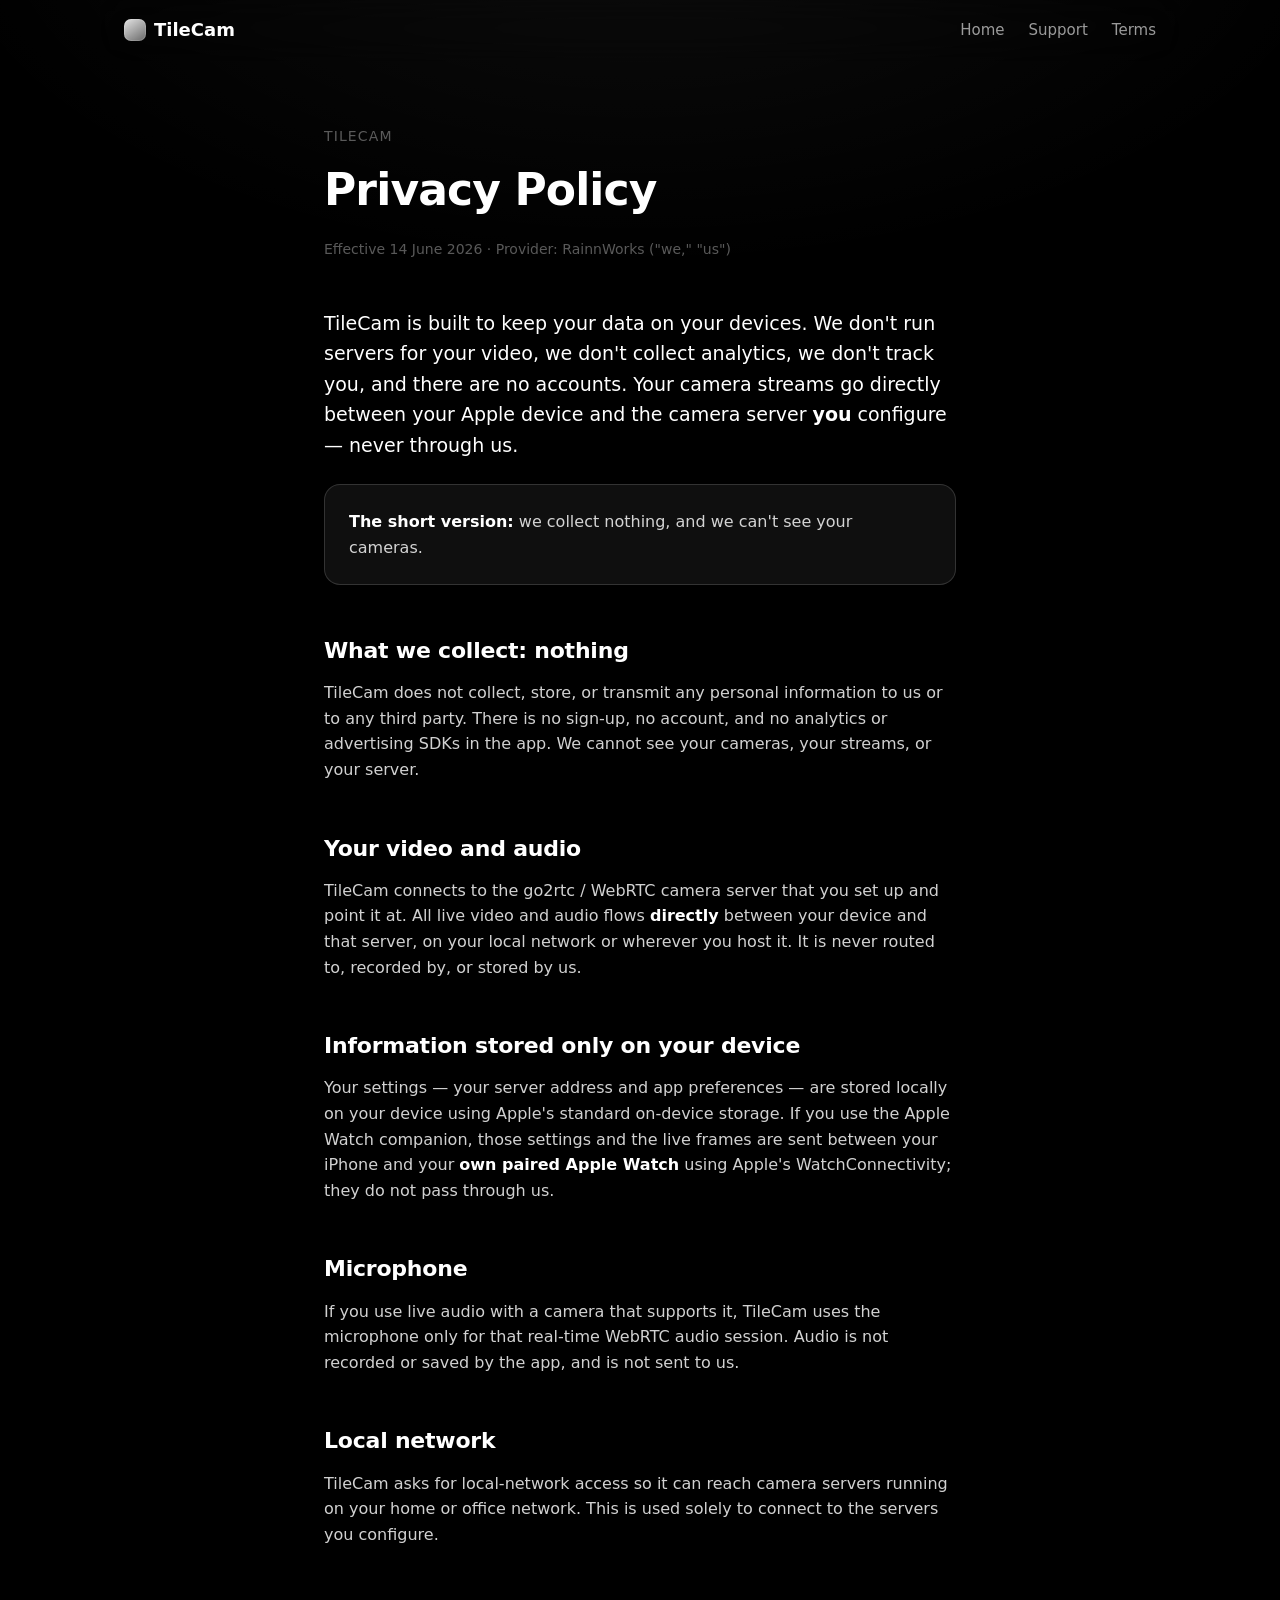
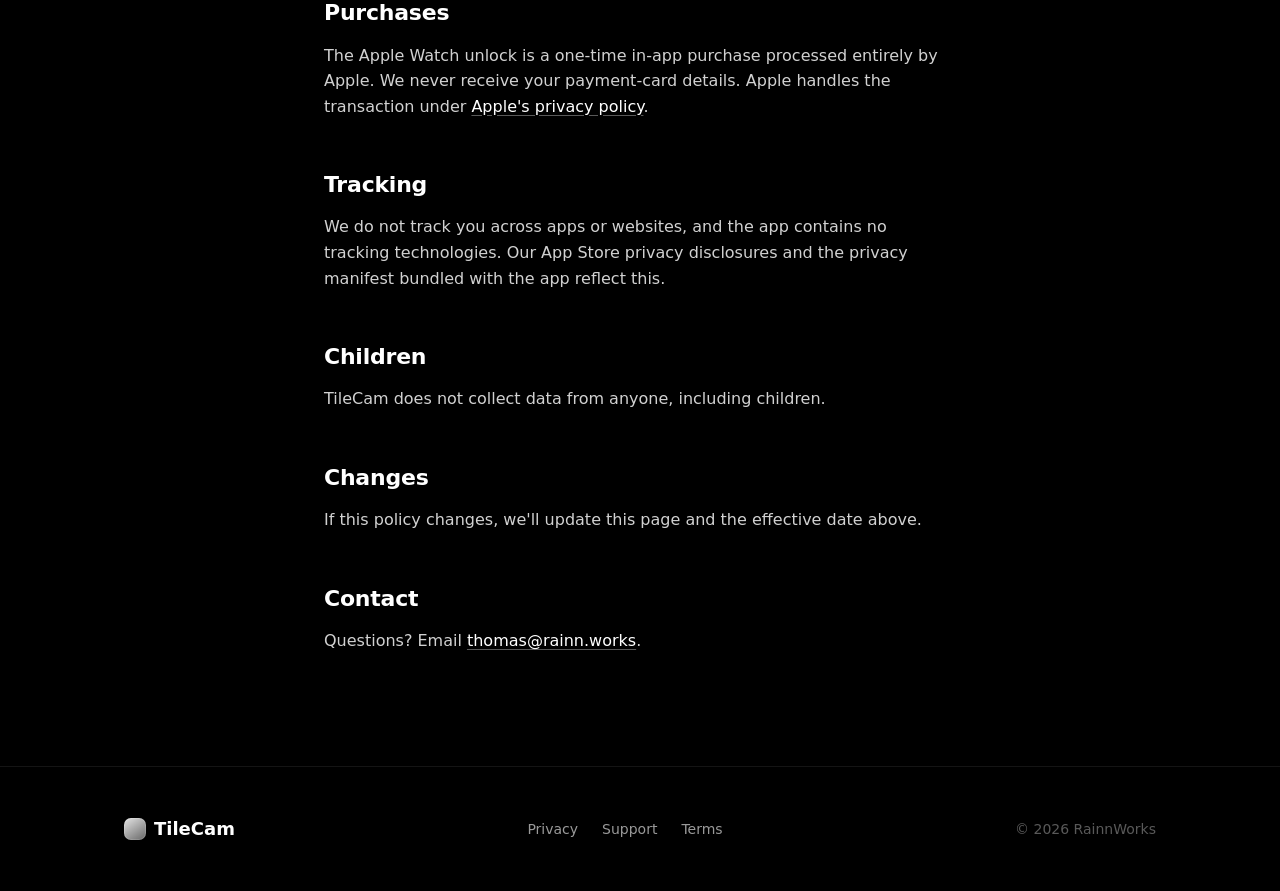
==== website/privacy.html @ 28e1c41b "Add TileCam marketing + legal website Static dark-glassomorphism site (no framework/build step) port" ====
<!DOCTYPE html>
<html lang="en">
<head>
<meta charset="utf-8">
<meta name="viewport" content="width=device-width, initial-scale=1">
<title>Privacy Policy — TileCam</title>
<meta name="description" content="TileCam's privacy policy. We collect nothing: no accounts, no analytics, no tracking. Your camera streams go directly between your device and your own server.">
<meta name="theme-color" content="#000000">
<link rel="stylesheet" href="styles.css">
</head>
<body>

<div class="nav-scrim"></div>
<nav class="nav">
  <a class="brand" href="index.html"><span class="dot"></span> TileCam</a>
  <div class="nav-links">
    <a href="index.html" class="hide-sm">Home</a>
    <a href="support.html">Support</a>
    <a href="terms.html">Terms</a>
  </div>
</nav>

<main class="doc">
  <div class="eyebrow">TileCam</div>
  <h1>Privacy Policy</h1>
  <div class="updated">Effective 14 June 2026 · Provider: RainnWorks ("we," "us")</div>

  <p class="lead">TileCam is built to keep your data on your devices. We don't run servers for your video, we don't collect analytics, we don't track you, and there are no accounts. Your camera streams go directly between your Apple device and the camera server <strong>you</strong> configure — never through us.</p>

  <div class="callout glass">
    <p style="margin:0;"><strong>The short version:</strong> we collect nothing, and we can't see your cameras.</p>
  </div>

  <h2>What we collect: nothing</h2>
  <p>TileCam does not collect, store, or transmit any personal information to us or to any third party. There is no sign-up, no account, and no analytics or advertising SDKs in the app. We cannot see your cameras, your streams, or your server.</p>

  <h2>Your video and audio</h2>
  <p>TileCam connects to the go2rtc / WebRTC camera server that you set up and point it at. All live video and audio flows <strong>directly</strong> between your device and that server, on your local network or wherever you host it. It is never routed to, recorded by, or stored by us.</p>

  <h2>Information stored only on your device</h2>
  <p>Your settings — your server address and app preferences — are stored locally on your device using Apple's standard on-device storage. If you use the Apple Watch companion, those settings and the live frames are sent between your iPhone and your <strong>own paired Apple Watch</strong> using Apple's WatchConnectivity; they do not pass through us.</p>

  <h2>Microphone</h2>
  <p>If you use live audio with a camera that supports it, TileCam uses the microphone only for that real-time WebRTC audio session. Audio is not recorded or saved by the app, and is not sent to us.</p>

  <h2>Local network</h2>
  <p>TileCam asks for local-network access so it can reach camera servers running on your home or office network. This is used solely to connect to the servers you configure.</p>

  <h2>Purchases</h2>
  <p>The Apple Watch unlock is a one-time in-app purchase processed entirely by Apple. We never receive your payment-card details. Apple handles the transaction under <a href="https://www.apple.com/legal/privacy/">Apple's privacy policy</a>.</p>

  <h2>Tracking</h2>
  <p>We do not track you across apps or websites, and the app contains no tracking technologies. Our App Store privacy disclosures and the privacy manifest bundled with the app reflect this.</p>

  <h2>Children</h2>
  <p>TileCam does not collect data from anyone, including children.</p>

  <h2>Changes</h2>
  <p>If this policy changes, we'll update this page and the effective date above.</p>

  <h2>Contact</h2>
  <p>Questions? Email <a href="mailto:thomas@rainn.works">thomas@rainn.works</a>.</p>
</main>

<footer class="footer">
  <div class="wrap">
    <a class="brand" href="index.html"><span class="dot"></span> TileCam</a>
    <div class="footer-links">
      <a href="privacy.html">Privacy</a>
      <a href="support.html">Support</a>
      <a href="terms.html">Terms</a>
    </div>
    <div class="copy">© 2026 RainnWorks</div>
  </div>
</footer>

</body>
</html>
---- website/styles.css ----
/* TileCam — site styles. Dark glassomorphism, ported from the app's .impeccable.md.
   Opacity-as-hierarchy (never gray), frosted glass, system SF, semantic color only. */

:root {
  /* Opacity ladder (white on black) */
  --w-1:   rgba(255,255,255,1);
  --w-60:  rgba(255,255,255,0.6);
  --w-35:  rgba(255,255,255,0.35);
  --w-15:  rgba(255,255,255,0.15);
  --w-08:  rgba(255,255,255,0.08);
  --w-06:  rgba(255,255,255,0.06);

  /* Semantic status (used sparingly) */
  --green:  #34c759;
  --orange: #ff9f0a;
  --red:    #ff453a;

  /* Spacing scale: 2 4 6 8 12 16 24 32 (+ larger for web rhythm) */
  --s-4: 4px; --s-6: 6px; --s-8: 8px; --s-12: 12px; --s-16: 16px;
  --s-24: 24px; --s-32: 32px; --s-48: 48px; --s-64: 64px; --s-96: 96px;

  /* Radius: 12 buttons · 14 segments · 20–24 panels */
  --r-12: 12px; --r-16: 16px; --r-24: 24px; --r-full: 999px;

  /* Motion */
  --spring: cubic-bezier(0.34, 1.4, 0.64, 1);
  --smooth: cubic-bezier(0.4, 0, 0.2, 1);

  --maxw: 1080px;
  --readw: 680px;

  --font: -apple-system, BlinkMacSystemFont, "SF Pro Text", "SF Pro Display",
          system-ui, "Segoe UI", Roboto, sans-serif;
}

* { box-sizing: border-box; margin: 0; padding: 0; }

html { scroll-behavior: smooth; }

body {
  font-family: var(--font);
  background: #000;
  color: var(--w-1);
  line-height: 1.6;
  -webkit-font-smoothing: antialiased;
  text-rendering: optimizeLegibility;
  /* subtle radial lift so pure black isn't flat */
  background-image:
    radial-gradient(1200px 600px at 50% -10%, rgba(255,255,255,0.05), transparent 60%);
  background-attachment: fixed;
  min-height: 100vh;
}

a { color: inherit; text-decoration: none; }

/* ---------- Glass surfaces ---------- */
.glass {
  background: var(--w-06);
  border: 1px solid var(--w-15);
  -webkit-backdrop-filter: blur(20px);
  backdrop-filter: blur(20px);
  border-radius: var(--r-24);
}

/* ---------- Layout ---------- */
.wrap { max-width: var(--maxw); margin: 0 auto; padding: 0 var(--s-24); }
section { padding: var(--s-96) 0; }
@media (max-width: 640px) { section { padding: var(--s-64) 0; } }

/* ---------- Nav ---------- */
.nav {
  position: sticky; top: 0; z-index: 50;
  display: flex; align-items: center; justify-content: space-between;
  padding: var(--s-16) var(--s-24);
  max-width: var(--maxw); margin: 0 auto;
  -webkit-backdrop-filter: blur(16px); backdrop-filter: blur(16px);
}
.nav-scrim {
  position: sticky; top: 0; z-index: 49;
  background: linear-gradient(180deg, rgba(0,0,0,0.7), transparent);
  height: 0;
}
.brand { display: flex; align-items: center; gap: var(--s-8); font-weight: 600; font-size: 18px; }
.brand .dot {
  width: 22px; height: 22px; border-radius: 7px;
  background: linear-gradient(145deg, rgba(255,255,255,0.9), rgba(255,255,255,0.4));
  box-shadow: inset 0 0 0 1px var(--w-15);
}
.nav-links { display: flex; gap: var(--s-24); align-items: center; }
.nav-links a { color: var(--w-60); font-size: 15px; transition: color 0.2s var(--smooth); }
.nav-links a:hover { color: var(--w-1); }
@media (max-width: 560px) { .nav-links { gap: var(--s-16); } .nav-links .hide-sm { display: none; } }

/* ---------- Buttons ---------- */
.btn {
  display: inline-flex; align-items: center; gap: var(--s-8);
  padding: 12px 20px; border-radius: var(--r-12);
  font-size: 15px; font-weight: 600;
  background: var(--w-15); border: 1px solid rgba(255,255,255,0.2);
  color: var(--w-1); cursor: pointer;
  transition: transform 0.25s var(--spring), background 0.2s var(--smooth);
}
.btn:hover { transform: scale(1.03); background: rgba(255,255,255,0.2); }
.btn:active { transform: scale(0.98); }
.btn.ghost { background: transparent; border-color: var(--w-15); color: var(--w-60); }
.btn.ghost:hover { color: var(--w-1); border-color: var(--w-35); }

/* ---------- Hero ---------- */
.hero { text-align: center; padding-top: var(--s-64); }
.hero h1 {
  font-size: clamp(40px, 7vw, 76px); font-weight: 700; letter-spacing: -0.03em;
  line-height: 1.05; margin: 0 auto var(--s-24); max-width: 14ch;
}
.hero .lede {
  font-size: clamp(18px, 2.4vw, 22px); color: var(--w-60);
  max-width: 38ch; margin: 0 auto var(--s-32); font-weight: 400;
}
.hero-cta { display: flex; gap: var(--s-12); justify-content: center; flex-wrap: wrap; }

/* ---------- Device mockup (CSS-only tile grid, stands in for screenshots) ---------- */
.mock {
  margin: var(--s-64) auto 0; max-width: 760px; padding: var(--s-12);
  aspect-ratio: 16 / 10;
}
.mock-grid {
  display: grid; grid-template-columns: 1fr 1fr; gap: var(--s-8);
  height: 100%;
}
.tile {
  border-radius: var(--r-16); position: relative; overflow: hidden;
  border: 1px solid var(--w-08);
  background-size: cover; background-position: center;
}
.tile::after {
  content: ""; position: absolute; left: 10px; bottom: 10px;
  width: 8px; height: 8px; border-radius: 50%;
  background: var(--green); box-shadow: 0 0 8px rgba(52,199,89,0.6);
}
.tile.t1 { background: linear-gradient(135deg, #1c2a3a, #0d1520); }
.tile.t2 { background: linear-gradient(135deg, #2a1f2e, #160f18); }
.tile.t3 { background: linear-gradient(135deg, #22301f, #0f140d); }
.tile.t4 { background: linear-gradient(135deg, #2e2a1c, #18150d); }

/* ---------- Features ---------- */
.section-head { text-align: center; margin-bottom: var(--s-48); }
.section-head h2 { font-size: clamp(28px, 4vw, 40px); font-weight: 700; letter-spacing: -0.02em; }
.section-head p { color: var(--w-60); margin-top: var(--s-12); font-size: 18px; }

.grid {
  display: grid; grid-template-columns: repeat(auto-fit, minmax(280px, 1fr));
  gap: var(--s-16);
}
.card { padding: var(--s-32); }
.card .ico {
  width: 44px; height: 44px; border-radius: var(--r-12);
  display: grid; place-items: center; margin-bottom: var(--s-16);
  background: var(--w-15); border: 1px solid rgba(255,255,255,0.2);
  font-size: 22px;
}
.card h3 { font-size: 19px; font-weight: 600; margin-bottom: var(--s-8); }
.card p { color: var(--w-60); font-size: 15px; }

/* ---------- Platforms strip ---------- */
.platforms { display: flex; gap: var(--s-32); justify-content: center; flex-wrap: wrap;
  color: var(--w-35); font-size: 15px; }
.platforms strong { color: var(--w-60); font-weight: 500; }

/* ---------- Privacy highlight ---------- */
.highlight { text-align: center; padding: var(--s-64); }
.highlight h2 { font-size: clamp(26px, 3.6vw, 36px); letter-spacing: -0.02em; max-width: 18ch; margin: 0 auto var(--s-16); }
.highlight p { color: var(--w-60); max-width: 44ch; margin: 0 auto; font-size: 17px; }

/* ---------- Long-form (privacy / terms / support) ---------- */
.doc { max-width: var(--readw); margin: 0 auto; padding: var(--s-64) var(--s-24) var(--s-96); }
.doc .eyebrow { color: var(--w-35); font-size: 14px; text-transform: uppercase; letter-spacing: 0.08em; }
.doc h1 { font-size: clamp(32px, 5vw, 44px); font-weight: 700; letter-spacing: -0.02em; margin: var(--s-8) 0 var(--s-12); }
.doc .updated { color: var(--w-35); font-size: 14px; margin-bottom: var(--s-48); }
.doc h2 { font-size: 22px; font-weight: 600; margin: var(--s-48) 0 var(--s-12); letter-spacing: -0.01em; }
.doc p { color: rgba(255,255,255,0.82); margin-bottom: var(--s-16); }
.doc strong { color: var(--w-1); font-weight: 600; }
.doc a { color: var(--w-1); text-decoration: underline; text-underline-offset: 3px; text-decoration-color: var(--w-35); }
.doc a:hover { text-decoration-color: var(--w-1); }
.doc ul { color: rgba(255,255,255,0.82); margin: 0 0 var(--s-16) var(--s-24); }
.doc li { margin-bottom: var(--s-8); }
.doc .lead { font-size: 19px; color: var(--w-1); }
.doc .callout { padding: var(--s-24); margin: var(--s-24) 0; border-radius: var(--r-16); }

/* FAQ (support) */
.faq { margin-top: var(--s-24); }
.faq details {
  border-bottom: 1px solid var(--w-08); padding: var(--s-16) 0;
}
.faq summary {
  cursor: pointer; font-weight: 600; font-size: 17px; list-style: none;
  display: flex; justify-content: space-between; align-items: center; gap: var(--s-16);
}
.faq summary::-webkit-details-marker { display: none; }
.faq summary::after { content: "+"; color: var(--w-35); font-size: 22px; transition: transform 0.25s var(--spring); }
.faq details[open] summary::after { transform: rotate(45deg); }
.faq details p { margin-top: var(--s-12); margin-bottom: 0; }

/* ---------- Footer ---------- */
.footer { border-top: 1px solid var(--w-08); padding: var(--s-48) 0; }
.footer .wrap { display: flex; justify-content: space-between; flex-wrap: wrap; gap: var(--s-24); align-items: center; }
.footer-links { display: flex; gap: var(--s-24); }
.footer-links a { color: var(--w-60); font-size: 14px; transition: color 0.2s; }
.footer-links a:hover { color: var(--w-1); }
.footer .copy { color: var(--w-35); font-size: 14px; }

/* placeholder marker for values to fill before publishing */
.todo { color: var(--orange); opacity: 0.85; }

/* ---------- Scroll reveal ---------- */
.reveal { opacity: 0; transform: translateY(16px); transition: opacity 0.5s var(--smooth), transform 0.5s var(--spring); }
.reveal.in { opacity: 1; transform: none; }

@media (prefers-reduced-motion: reduce) {
  * { animation: none !important; transition: none !important; scroll-behavior: auto !important; }
  .reveal { opacity: 1; transform: none; }
}
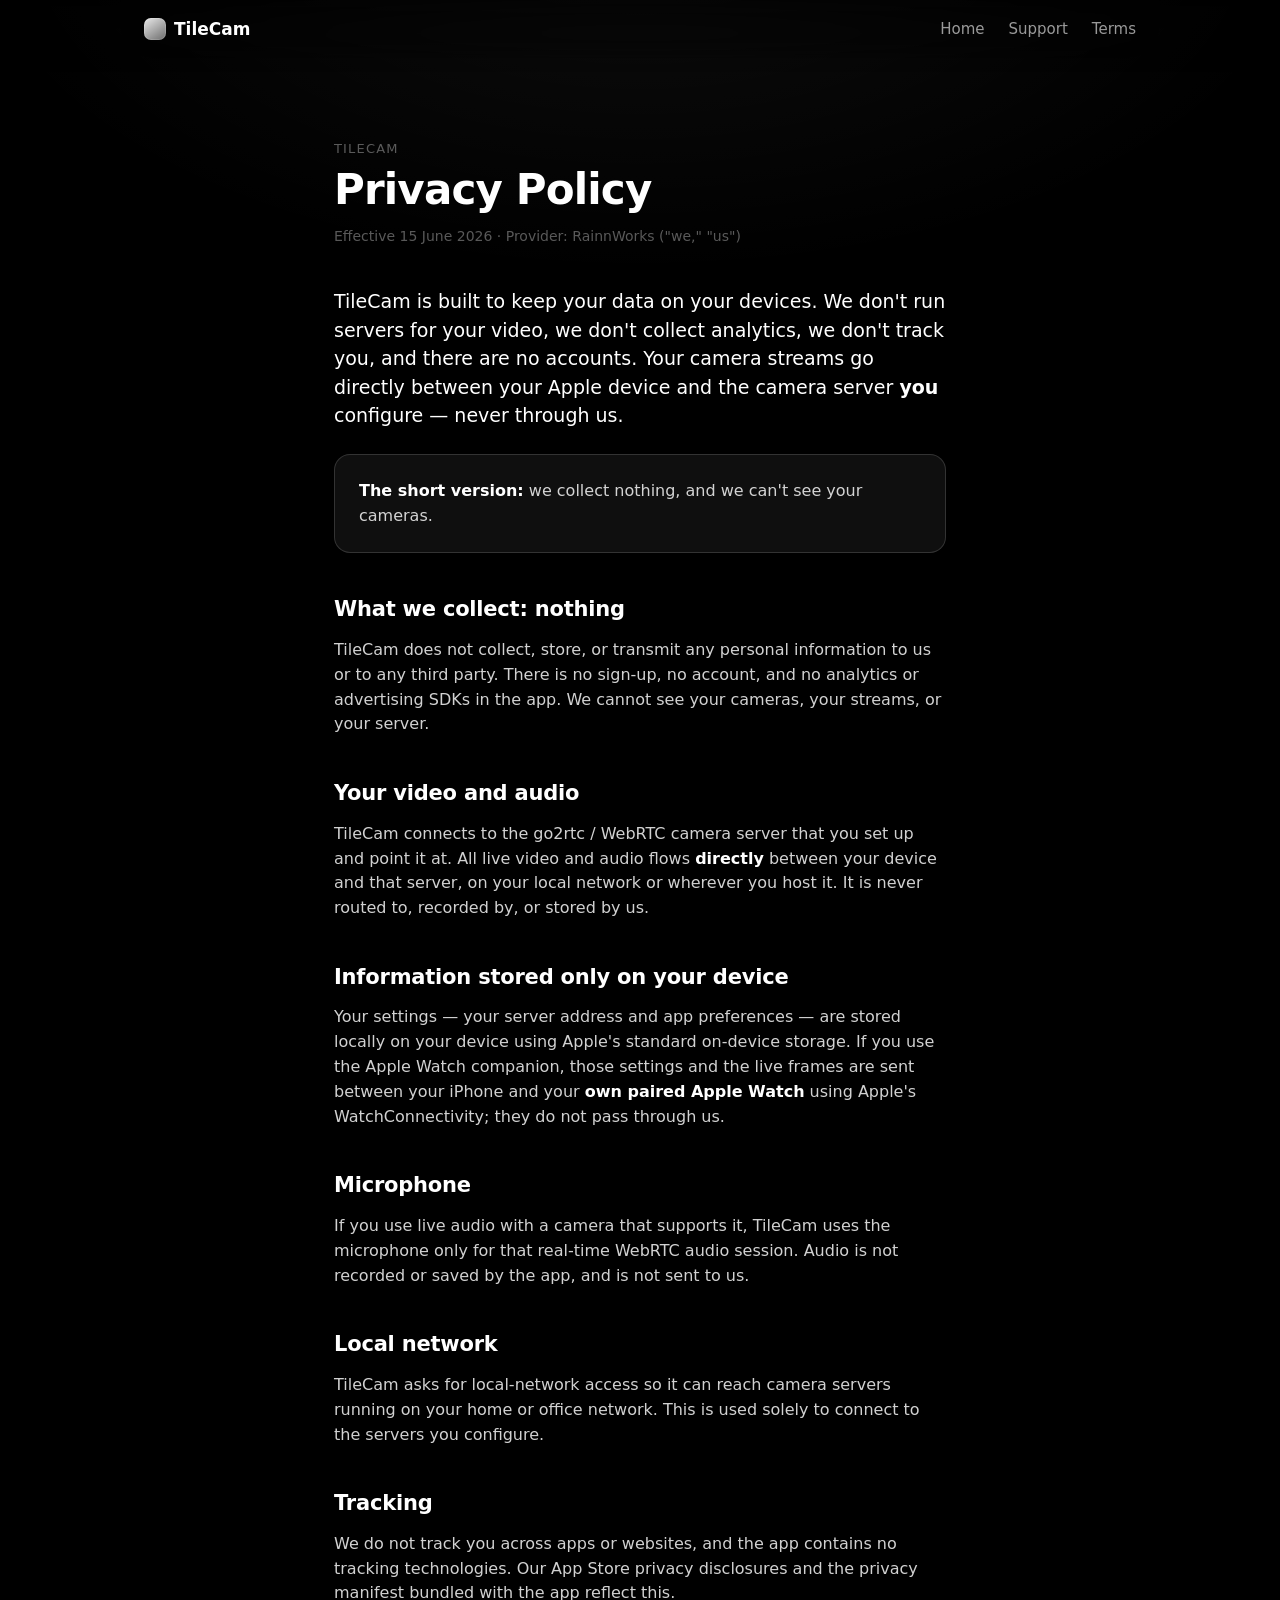
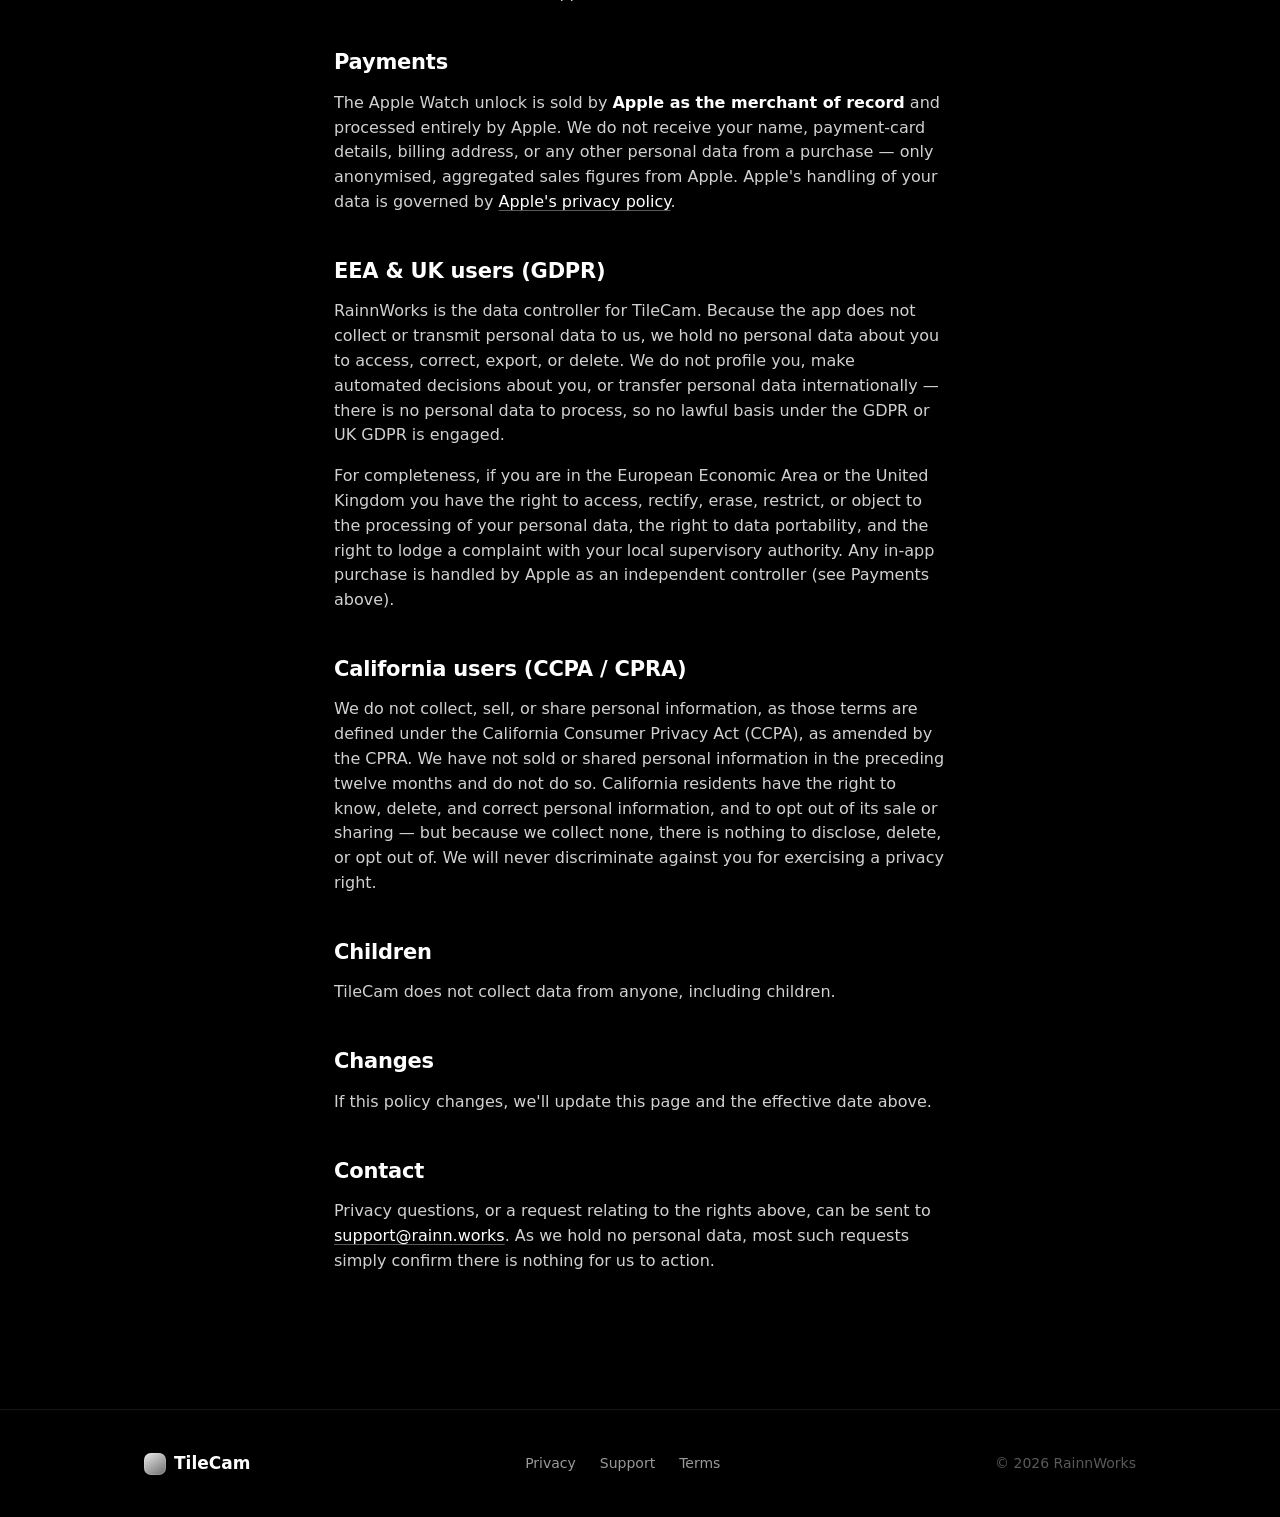
==== commit 46f36fd5: "Website: adaptive hero animation, spacing fixes, GDPR/CCPA, drop personal email Hero demo now mirror" ====
--- a/website/privacy.html
+++ b/website/privacy.html
@@ -23,7 +23,7 @@
 <main class="doc">
   <div class="eyebrow">TileCam</div>
   <h1>Privacy Policy</h1>
-  <div class="updated">Effective 14 June 2026 · Provider: RainnWorks ("we," "us")</div>
+  <div class="updated">Effective 15 June 2026 · Provider: RainnWorks ("we," "us")</div>
 
   <p class="lead">TileCam is built to keep your data on your devices. We don't run servers for your video, we don't collect analytics, we don't track you, and there are no accounts. Your camera streams go directly between your Apple device and the camera server <strong>you</strong> configure — never through us.</p>
 
@@ -46,11 +46,18 @@
   <h2>Local network</h2>
   <p>TileCam asks for local-network access so it can reach camera servers running on your home or office network. This is used solely to connect to the servers you configure.</p>
 
-  <h2>Purchases</h2>
-  <p>The Apple Watch unlock is a one-time in-app purchase processed entirely by Apple. We never receive your payment-card details. Apple handles the transaction under <a href="https://www.apple.com/legal/privacy/">Apple's privacy policy</a>.</p>
-
   <h2>Tracking</h2>
   <p>We do not track you across apps or websites, and the app contains no tracking technologies. Our App Store privacy disclosures and the privacy manifest bundled with the app reflect this.</p>
+
+  <h2>Payments</h2>
+  <p>The Apple Watch unlock is sold by <strong>Apple as the merchant of record</strong> and processed entirely by Apple. We do not receive your name, payment-card details, billing address, or any other personal data from a purchase — only anonymised, aggregated sales figures from Apple. Apple's handling of your data is governed by <a href="https://www.apple.com/legal/privacy/">Apple's privacy policy</a>.</p>
+
+  <h2>EEA &amp; UK users (GDPR)</h2>
+  <p>RainnWorks is the data controller for TileCam. Because the app does not collect or transmit personal data to us, we hold no personal data about you to access, correct, export, or delete. We do not profile you, make automated decisions about you, or transfer personal data internationally — there is no personal data to process, so no lawful basis under the GDPR or UK GDPR is engaged.</p>
+  <p>For completeness, if you are in the European Economic Area or the United Kingdom you have the right to access, rectify, erase, restrict, or object to the processing of your personal data, the right to data portability, and the right to lodge a complaint with your local supervisory authority. Any in-app purchase is handled by Apple as an independent controller (see Payments above).</p>
+
+  <h2>California users (CCPA / CPRA)</h2>
+  <p>We do not collect, sell, or share personal information, as those terms are defined under the California Consumer Privacy Act (CCPA), as amended by the CPRA. We have not sold or shared personal information in the preceding twelve months and do not do so. California residents have the right to know, delete, and correct personal information, and to opt out of its sale or sharing — but because we collect none, there is nothing to disclose, delete, or opt out of. We will never discriminate against you for exercising a privacy right.</p>
 
   <h2>Children</h2>
   <p>TileCam does not collect data from anyone, including children.</p>
@@ -59,7 +66,7 @@
   <p>If this policy changes, we'll update this page and the effective date above.</p>
 
   <h2>Contact</h2>
-  <p>Questions? Email <a href="mailto:thomas@rainn.works">thomas@rainn.works</a>.</p>
+  <p>Privacy questions, or a request relating to the rights above, can be sent to <a href="mailto:support@rainn.works">support@rainn.works</a>. As we hold no personal data, most such requests simply confirm there is nothing for us to action.</p>
 </main>
 
 <footer class="footer">
--- a/website/styles.css
+++ b/website/styles.css
@@ -2,32 +2,28 @@
    Opacity-as-hierarchy (never gray), frosted glass, system SF, semantic color only. */
 
 :root {
-  /* Opacity ladder (white on black) */
   --w-1:   rgba(255,255,255,1);
   --w-60:  rgba(255,255,255,0.6);
+  --w-45:  rgba(255,255,255,0.45);
   --w-35:  rgba(255,255,255,0.35);
   --w-15:  rgba(255,255,255,0.15);
   --w-08:  rgba(255,255,255,0.08);
   --w-06:  rgba(255,255,255,0.06);
 
-  /* Semantic status (used sparingly) */
   --green:  #34c759;
   --orange: #ff9f0a;
   --red:    #ff453a;
 
-  /* Spacing scale: 2 4 6 8 12 16 24 32 (+ larger for web rhythm) */
-  --s-4: 4px; --s-6: 6px; --s-8: 8px; --s-12: 12px; --s-16: 16px;
-  --s-24: 24px; --s-32: 32px; --s-48: 48px; --s-64: 64px; --s-96: 96px;
-
-  /* Radius: 12 buttons · 14 segments · 20–24 panels */
+  --s-4: 4px; --s-8: 8px; --s-12: 12px; --s-16: 16px;
+  --s-24: 24px; --s-32: 32px; --s-40: 40px; --s-56: 56px; --s-80: 80px; --s-120: 120px;
+
   --r-12: 12px; --r-16: 16px; --r-24: 24px; --r-full: 999px;
 
-  /* Motion */
   --spring: cubic-bezier(0.34, 1.4, 0.64, 1);
   --smooth: cubic-bezier(0.4, 0, 0.2, 1);
 
-  --maxw: 1080px;
-  --readw: 680px;
+  --maxw: 1040px;
+  --readw: 660px;
 
   --font: -apple-system, BlinkMacSystemFont, "SF Pro Text", "SF Pro Display",
           system-ui, "Segoe UI", Roboto, sans-serif;
@@ -35,25 +31,25 @@
 
 * { box-sizing: border-box; margin: 0; padding: 0; }
 
+html, body { overflow-x: hidden; }     /* no accidental horizontal scroll */
 html { scroll-behavior: smooth; }
 
 body {
   font-family: var(--font);
   background: #000;
   color: var(--w-1);
-  line-height: 1.6;
+  line-height: 1.55;
   -webkit-font-smoothing: antialiased;
   text-rendering: optimizeLegibility;
-  /* subtle radial lift so pure black isn't flat */
-  background-image:
-    radial-gradient(1200px 600px at 50% -10%, rgba(255,255,255,0.05), transparent 60%);
+  background-image: radial-gradient(1100px 560px at 50% -8%, rgba(255,255,255,0.055), transparent 62%);
   background-attachment: fixed;
   min-height: 100vh;
 }
 
 a { color: inherit; text-decoration: none; }
-
-/* ---------- Glass surfaces ---------- */
+img { max-width: 100%; }
+
+/* ---------- Glass ---------- */
 .glass {
   background: var(--w-06);
   border: 1px solid var(--w-15);
@@ -63,39 +59,39 @@
 }
 
 /* ---------- Layout ---------- */
-.wrap { max-width: var(--maxw); margin: 0 auto; padding: 0 var(--s-24); }
-section { padding: var(--s-96) 0; }
-@media (max-width: 640px) { section { padding: var(--s-64) 0; } }
+.wrap { width: 100%; max-width: var(--maxw); margin: 0 auto; padding: 0 var(--s-24); }
+section { padding: var(--s-120) 0; }
+@media (max-width: 720px) { section { padding: var(--s-80) 0; } }
 
 /* ---------- Nav ---------- */
 .nav {
   position: sticky; top: 0; z-index: 50;
   display: flex; align-items: center; justify-content: space-between;
+  width: 100%; max-width: var(--maxw); margin: 0 auto;
   padding: var(--s-16) var(--s-24);
-  max-width: var(--maxw); margin: 0 auto;
   -webkit-backdrop-filter: blur(16px); backdrop-filter: blur(16px);
 }
 .nav-scrim {
-  position: sticky; top: 0; z-index: 49;
-  background: linear-gradient(180deg, rgba(0,0,0,0.7), transparent);
-  height: 0;
-}
-.brand { display: flex; align-items: center; gap: var(--s-8); font-weight: 600; font-size: 18px; }
+  position: fixed; top: 0; left: 0; right: 0; z-index: 49; height: 72px;
+  background: linear-gradient(180deg, rgba(0,0,0,0.55), transparent);
+  pointer-events: none;
+}
+.brand { display: flex; align-items: center; gap: var(--s-8); font-weight: 600; font-size: 17px; }
 .brand .dot {
   width: 22px; height: 22px; border-radius: 7px;
-  background: linear-gradient(145deg, rgba(255,255,255,0.9), rgba(255,255,255,0.4));
+  background: linear-gradient(145deg, rgba(255,255,255,0.92), rgba(255,255,255,0.42));
   box-shadow: inset 0 0 0 1px var(--w-15);
 }
 .nav-links { display: flex; gap: var(--s-24); align-items: center; }
 .nav-links a { color: var(--w-60); font-size: 15px; transition: color 0.2s var(--smooth); }
 .nav-links a:hover { color: var(--w-1); }
-@media (max-width: 560px) { .nav-links { gap: var(--s-16); } .nav-links .hide-sm { display: none; } }
+@media (max-width: 560px) { .nav-links { gap: var(--s-16); } .hide-sm { display: none; } }
 
 /* ---------- Buttons ---------- */
 .btn {
-  display: inline-flex; align-items: center; gap: var(--s-8);
-  padding: 12px 20px; border-radius: var(--r-12);
-  font-size: 15px; font-weight: 600;
+  display: inline-flex; align-items: center; justify-content: center; gap: var(--s-8);
+  padding: 13px 22px; border-radius: var(--r-12);
+  font-size: 15px; font-weight: 600; white-space: nowrap;
   background: var(--w-15); border: 1px solid rgba(255,255,255,0.2);
   color: var(--w-1); cursor: pointer;
   transition: transform 0.25s var(--spring), background 0.2s var(--smooth);
@@ -106,115 +102,139 @@
 .btn.ghost:hover { color: var(--w-1); border-color: var(--w-35); }
 
 /* ---------- Hero ---------- */
-.hero { text-align: center; padding-top: var(--s-64); }
+.hero { text-align: center; padding-top: clamp(56px, 11vh, 120px); padding-bottom: 0; }
 .hero h1 {
-  font-size: clamp(40px, 7vw, 76px); font-weight: 700; letter-spacing: -0.03em;
-  line-height: 1.05; margin: 0 auto var(--s-24); max-width: 14ch;
+  font-size: clamp(38px, 6.6vw, 72px); font-weight: 700; letter-spacing: -0.03em;
+  line-height: 1.04; margin: 0 auto var(--s-24); max-width: 16ch;
 }
 .hero .lede {
-  font-size: clamp(18px, 2.4vw, 22px); color: var(--w-60);
-  max-width: 38ch; margin: 0 auto var(--s-32); font-weight: 400;
+  font-size: clamp(17px, 2.2vw, 21px); color: var(--w-60); line-height: 1.5;
+  max-width: 40ch; margin: 0 auto var(--s-32); font-weight: 400;
 }
 .hero-cta { display: flex; gap: var(--s-12); justify-content: center; flex-wrap: wrap; }
 
-/* ---------- Device mockup (CSS-only tile grid, stands in for screenshots) ---------- */
-.mock {
-  margin: var(--s-64) auto 0; max-width: 760px; padding: var(--s-12);
-  aspect-ratio: 16 / 10;
-}
-.mock-grid {
-  display: grid; grid-template-columns: 1fr 1fr; gap: var(--s-8);
-  height: 100%;
-}
-.tile {
-  border-radius: var(--r-16); position: relative; overflow: hidden;
-  border: 1px solid var(--w-08);
-  background-size: cover; background-position: center;
-}
-.tile::after {
+/* ---------- Animated demo (self-playing app interaction) ---------- */
+.demo {
+  margin: clamp(48px, 8vh, 88px) auto 0; max-width: 720px;
+  padding: var(--s-16); text-align: left;
+}
+/* The frame fills a fixed aspect ratio; tiles are absolutely positioned and
+   re-laid-out by JS to fill the space, like the app's adaptive grid. */
+.demo-frame { position: relative; width: 100%; aspect-ratio: 16 / 10; }
+.demo-tile {
+  position: absolute; top: 0; left: 0; width: 100%; height: 100%;
+  border-radius: var(--r-16); overflow: hidden; border: 1px solid var(--w-08);
+  opacity: 0; transform: scale(0.86);
+  transition: top 0.55s var(--spring), left 0.55s var(--spring),
+              width 0.55s var(--spring), height 0.55s var(--spring),
+              transform 0.5s var(--spring), opacity 0.35s var(--smooth);
+}
+.demo-tile.shown { opacity: 1; transform: scale(1); }
+.demo-tile.c0 { background: linear-gradient(135deg, #1d2c3c, #0c141d); }
+.demo-tile.c1 { background: linear-gradient(135deg, #2c2030, #150e17); }
+.demo-tile.c2 { background: linear-gradient(135deg, #233121, #0f150d); }
+.demo-tile.c3 { background: linear-gradient(135deg, #302b1c, #17140c); }
+.demo-tile::after {       /* live status dot */
   content: ""; position: absolute; left: 10px; bottom: 10px;
-  width: 8px; height: 8px; border-radius: 50%;
-  background: var(--green); box-shadow: 0 0 8px rgba(52,199,89,0.6);
-}
-.tile.t1 { background: linear-gradient(135deg, #1c2a3a, #0d1520); }
-.tile.t2 { background: linear-gradient(135deg, #2a1f2e, #160f18); }
-.tile.t3 { background: linear-gradient(135deg, #22301f, #0f140d); }
-.tile.t4 { background: linear-gradient(135deg, #2e2a1c, #18150d); }
+  width: 8px; height: 8px; border-radius: 50%; background: var(--green);
+  box-shadow: 0 0 8px rgba(52,199,89,0.6); opacity: 0; transition: opacity 0.3s 0.2s;
+}
+.demo-tile.shown::after { opacity: 1; animation: pulse 2.6s var(--smooth) infinite; }
+@keyframes pulse { 0%,100% { opacity: 1; } 50% { opacity: 0.45; } }
+
+/* selection token bar (the "tab buttons") */
+.demo-tokens {
+  display: flex; gap: var(--s-8); margin-top: var(--s-12);
+  flex-wrap: wrap; justify-content: center;
+}
+.token {
+  font-family: inherit; font-size: 13px; font-weight: 500; white-space: nowrap;
+  padding: 8px 14px; border-radius: var(--r-full); cursor: default;
+  background: var(--w-06); border: 1px solid var(--w-08); color: var(--w-45);
+  transition: transform 0.28s var(--spring), background 0.25s var(--smooth),
+              color 0.25s var(--smooth), border-color 0.25s var(--smooth);
+}
+.token.active {
+  background: var(--w-15); border-color: rgba(255,255,255,0.22); color: var(--w-1);
+}
+.token.tap { animation: tap 0.34s var(--spring); }
+@keyframes tap { 0% { transform: scale(1); } 35% { transform: scale(0.9); } 100% { transform: scale(1); } }
+
+/* ---------- Section heads ---------- */
+.section-head { text-align: center; margin-bottom: var(--s-56); }
+.section-head h2 { font-size: clamp(27px, 3.8vw, 38px); font-weight: 700; letter-spacing: -0.02em; line-height: 1.1; }
+.section-head p { color: var(--w-60); margin-top: var(--s-12); font-size: 17px; }
 
 /* ---------- Features ---------- */
-.section-head { text-align: center; margin-bottom: var(--s-48); }
-.section-head h2 { font-size: clamp(28px, 4vw, 40px); font-weight: 700; letter-spacing: -0.02em; }
-.section-head p { color: var(--w-60); margin-top: var(--s-12); font-size: 18px; }
-
-.grid {
-  display: grid; grid-template-columns: repeat(auto-fit, minmax(280px, 1fr));
-  gap: var(--s-16);
-}
+.grid { display: grid; grid-template-columns: repeat(auto-fit, minmax(260px, 1fr)); gap: var(--s-16); }
 .card { padding: var(--s-32); }
 .card .ico {
   width: 44px; height: 44px; border-radius: var(--r-12);
   display: grid; place-items: center; margin-bottom: var(--s-16);
-  background: var(--w-15); border: 1px solid rgba(255,255,255,0.2);
-  font-size: 22px;
-}
-.card h3 { font-size: 19px; font-weight: 600; margin-bottom: var(--s-8); }
-.card p { color: var(--w-60); font-size: 15px; }
-
-/* ---------- Platforms strip ---------- */
-.platforms { display: flex; gap: var(--s-32); justify-content: center; flex-wrap: wrap;
-  color: var(--w-35); font-size: 15px; }
+  background: var(--w-15); border: 1px solid rgba(255,255,255,0.2); font-size: 21px;
+}
+.card h3 { font-size: 18px; font-weight: 600; margin-bottom: var(--s-8); }
+.card p { color: var(--w-60); font-size: 15px; line-height: 1.5; }
+
+/* ---------- Platforms strip (wraps cleanly — no forced overflow) ---------- */
+.platforms {
+  display: flex; flex-wrap: wrap; gap: var(--s-12) var(--s-24);
+  justify-content: center; align-items: center;
+  color: var(--w-35); font-size: 15px; line-height: 1.5; text-align: center;
+}
+.platforms .devs { display: flex; flex-wrap: wrap; gap: var(--s-16); justify-content: center; }
 .platforms strong { color: var(--w-60); font-weight: 500; }
 
 /* ---------- Privacy highlight ---------- */
-.highlight { text-align: center; padding: var(--s-64); }
-.highlight h2 { font-size: clamp(26px, 3.6vw, 36px); letter-spacing: -0.02em; max-width: 18ch; margin: 0 auto var(--s-16); }
-.highlight p { color: var(--w-60); max-width: 44ch; margin: 0 auto; font-size: 17px; }
-
-/* ---------- Long-form (privacy / terms / support) ---------- */
-.doc { max-width: var(--readw); margin: 0 auto; padding: var(--s-64) var(--s-24) var(--s-96); }
-.doc .eyebrow { color: var(--w-35); font-size: 14px; text-transform: uppercase; letter-spacing: 0.08em; }
-.doc h1 { font-size: clamp(32px, 5vw, 44px); font-weight: 700; letter-spacing: -0.02em; margin: var(--s-8) 0 var(--s-12); }
-.doc .updated { color: var(--w-35); font-size: 14px; margin-bottom: var(--s-48); }
-.doc h2 { font-size: 22px; font-weight: 600; margin: var(--s-48) 0 var(--s-12); letter-spacing: -0.01em; }
+.highlight { text-align: center; padding: clamp(40px, 7vw, 72px); }
+.highlight h2 { font-size: clamp(25px, 3.4vw, 35px); letter-spacing: -0.02em; line-height: 1.12; max-width: 20ch; margin: 0 auto var(--s-16); }
+.highlight p { color: var(--w-60); max-width: 46ch; margin: 0 auto; font-size: 17px; line-height: 1.55; }
+.highlight a { color: var(--w-1); text-decoration: underline; text-underline-offset: 3px; }
+
+/* ---------- Long-form docs ---------- */
+.doc { max-width: var(--readw); margin: 0 auto; padding: clamp(56px,9vh,88px) var(--s-24) var(--s-120); }
+.doc .eyebrow { color: var(--w-35); font-size: 13px; text-transform: uppercase; letter-spacing: 0.09em; }
+.doc h1 { font-size: clamp(30px, 4.6vw, 42px); font-weight: 700; letter-spacing: -0.02em; margin: var(--s-8) 0 var(--s-12); line-height: 1.1; }
+.doc .updated { color: var(--w-35); font-size: 14px; margin-bottom: var(--s-40); }
+.doc h2 { font-size: 21px; font-weight: 600; margin: var(--s-40) 0 var(--s-12); letter-spacing: -0.01em; }
 .doc p { color: rgba(255,255,255,0.82); margin-bottom: var(--s-16); }
 .doc strong { color: var(--w-1); font-weight: 600; }
+.doc code { background: var(--w-08); padding: 2px 7px; border-radius: 6px; font-size: 0.9em; }
 .doc a { color: var(--w-1); text-decoration: underline; text-underline-offset: 3px; text-decoration-color: var(--w-35); }
 .doc a:hover { text-decoration-color: var(--w-1); }
 .doc ul { color: rgba(255,255,255,0.82); margin: 0 0 var(--s-16) var(--s-24); }
 .doc li { margin-bottom: var(--s-8); }
-.doc .lead { font-size: 19px; color: var(--w-1); }
+.doc .lead { font-size: 19px; color: var(--w-1); line-height: 1.5; }
 .doc .callout { padding: var(--s-24); margin: var(--s-24) 0; border-radius: var(--r-16); }
 
-/* FAQ (support) */
-.faq { margin-top: var(--s-24); }
-.faq details {
-  border-bottom: 1px solid var(--w-08); padding: var(--s-16) 0;
-}
+/* FAQ */
+.faq { margin-top: var(--s-16); }
+.faq details { border-bottom: 1px solid var(--w-08); padding: var(--s-16) 0; }
 .faq summary {
-  cursor: pointer; font-weight: 600; font-size: 17px; list-style: none;
+  cursor: pointer; font-weight: 600; font-size: 16px; list-style: none;
   display: flex; justify-content: space-between; align-items: center; gap: var(--s-16);
 }
 .faq summary::-webkit-details-marker { display: none; }
-.faq summary::after { content: "+"; color: var(--w-35); font-size: 22px; transition: transform 0.25s var(--spring); }
+.faq summary::after { content: "+"; color: var(--w-35); font-size: 22px; line-height: 1; transition: transform 0.25s var(--spring); }
 .faq details[open] summary::after { transform: rotate(45deg); }
-.faq details p { margin-top: var(--s-12); margin-bottom: 0; }
+.faq details p { margin-top: var(--s-12); margin-bottom: 0; color: var(--w-60); }
 
 /* ---------- Footer ---------- */
-.footer { border-top: 1px solid var(--w-08); padding: var(--s-48) 0; }
-.footer .wrap { display: flex; justify-content: space-between; flex-wrap: wrap; gap: var(--s-24); align-items: center; }
-.footer-links { display: flex; gap: var(--s-24); }
+.footer { border-top: 1px solid var(--w-08); padding: var(--s-40) 0; }
+.footer .wrap { display: flex; justify-content: space-between; flex-wrap: wrap; gap: var(--s-16); align-items: center; }
+.footer-links { display: flex; gap: var(--s-24); flex-wrap: wrap; }
 .footer-links a { color: var(--w-60); font-size: 14px; transition: color 0.2s; }
 .footer-links a:hover { color: var(--w-1); }
 .footer .copy { color: var(--w-35); font-size: 14px; }
 
-/* placeholder marker for values to fill before publishing */
-.todo { color: var(--orange); opacity: 0.85; }
-
 /* ---------- Scroll reveal ---------- */
 .reveal { opacity: 0; transform: translateY(16px); transition: opacity 0.5s var(--smooth), transform 0.5s var(--spring); }
 .reveal.in { opacity: 1; transform: none; }
 
 @media (prefers-reduced-motion: reduce) {
-  * { animation: none !important; transition: none !important; scroll-behavior: auto !important; }
+  *, *::after { animation: none !important; transition: none !important; scroll-behavior: auto !important; }
   .reveal { opacity: 1; transform: none; }
-}
+  .demo-tile { opacity: 1; transform: none; }
+  .demo-tile::after { opacity: 1; }
+  .token.active { background: var(--w-15); color: var(--w-1); }
+}
